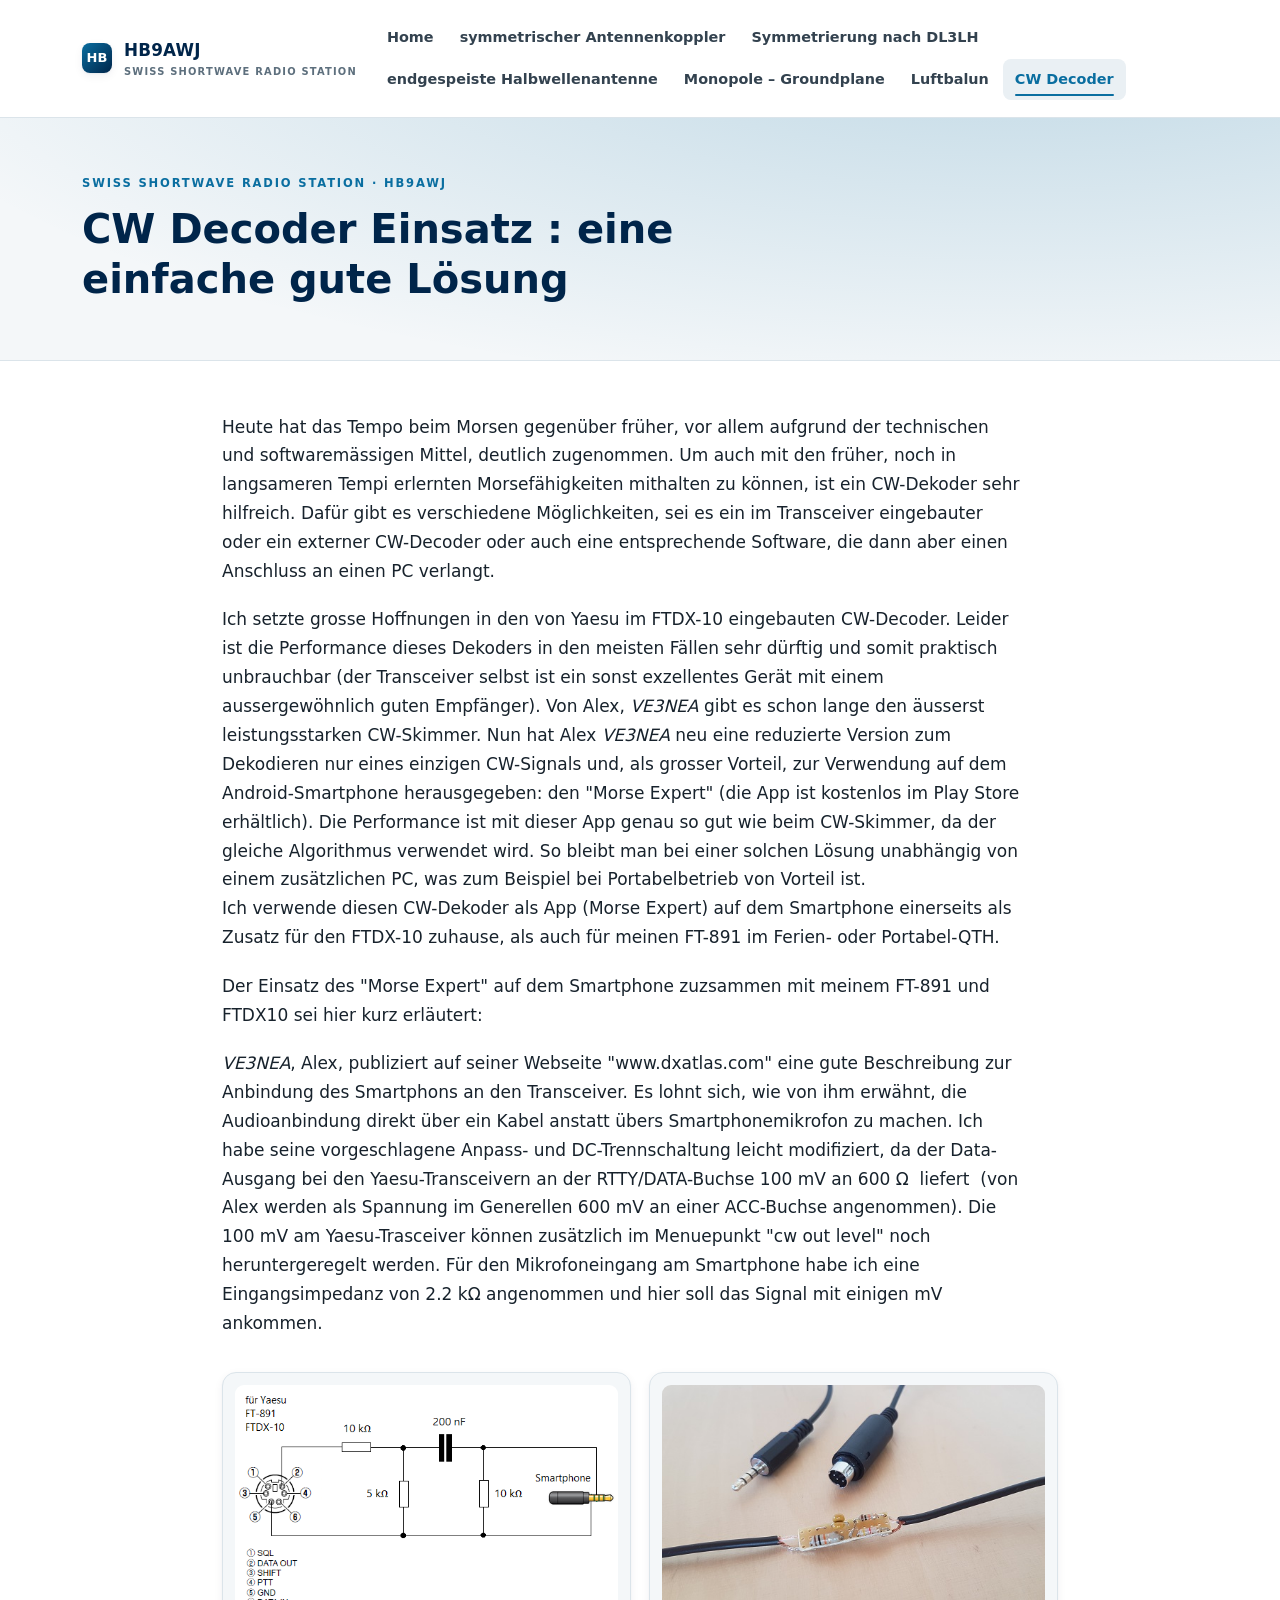
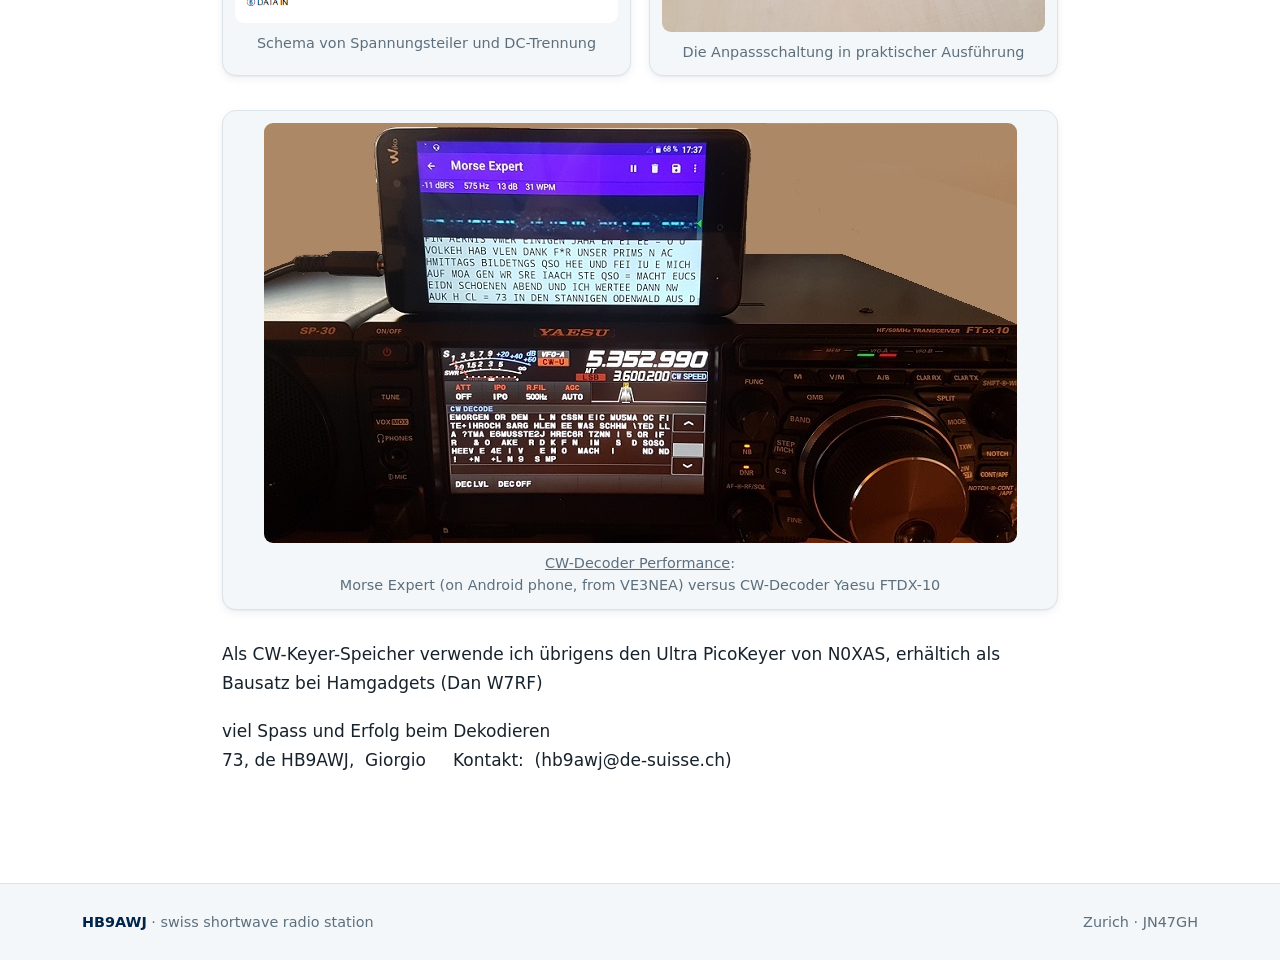
==== cw decoder.html @ 981da0c2 "Modernisierte HB9AWJ-Website (responsive Redesign + Animationen) - Neues gemeinsames style.css (Desi" ====
<!DOCTYPE html>
<html lang="de-ch">
<head>
<meta charset="utf-8" />
<meta name="viewport" content="width=device-width, initial-scale=1" />
<title>CW Decoder</title>
<link rel="icon" type="image/x-icon" href="Pictures/faviconHB.png" />
<link rel="stylesheet" href="style.css" />
</head>

<body>
<header class="site-header">
	<nav class="nav" aria-label="Hauptnavigation">
		<a class="brand" href="index.html">
			<span class="logo">HB</span>
			<span class="call">HB9AWJ<small>swiss shortwave radio station</small></span>
		</a>
		<input type="checkbox" id="navtoggle" class="nav-toggle" hidden />
		<label class="nav-burger" for="navtoggle" aria-label="Menü öffnen"><span></span></label>
		<ul class="nav-links">
			<li><a href="swiss%20shortwave%20radio%20station%20HB9AWJ.html">Home</a></li>
			<li><a href="symmetrischer%20Antennenkoppler.html">symmetrischer Antennenkoppler</a></li>
			<li><a href="Symmetrierung%20nach%20DL3LH.html">Symmetrierung nach DL3LH</a></li>
			<li><a href="endgespeiste%20Halbwellenantenne.html">endgespeiste Halbwellenantenne</a></li>
			<li><a href="Monopole%20Groundplane.html">Monopole &ndash; Groundplane</a></li>
			<li><a href="Luftbalun.html">Luftbalun</a></li>
			<li><a class="active" aria-current="page" href="cw%20decoder.html">CW Decoder</a></li>
		</ul>
	</nav>
</header>

<section class="page-hero">
	<div class="wrap">
		<p class="eyebrow">swiss shortwave radio station &middot; HB9AWJ</p>
		<h1>CW Decoder Einsatz : eine einfache gute Lösung</h1>
	</div>
</section>

<main class="article">
	<p>Heute hat das Tempo beim Morsen gegenüber früher, vor allem aufgrund
	der technischen und softwaremässigen Mittel, deutlich zugenommen. Um
	auch mit den früher, noch in langsameren Tempi erlernten
	Morsefähigkeiten mithalten zu können, ist ein CW-Dekoder sehr
	hilfreich. Dafür gibt es verschiedene Möglichkeiten, sei es ein im
	Transceiver eingebauter oder ein externer CW-Decoder oder auch eine
	entsprechende Software, die dann aber einen Anschluss an einen PC
	verlangt.</p>

	<p>Ich setzte grosse Hoffnungen in den von Yaesu im FTDX-10 eingebauten
	CW-Decoder. Leider ist die Performance dieses Dekoders in den
	meisten Fällen sehr dürftig und somit praktisch unbrauchbar (der
	Transceiver selbst ist ein sonst exzellentes Gerät mit einem
	aussergewöhnlich guten Empfänger). Von
	Alex, <em>VE3NEA</em> gibt es schon lange den äusserst leistungsstarken
	CW-Skimmer. Nun hat Alex <em>VE3NEA</em> neu eine reduzierte Version zum
	Dekodieren nur eines einzigen CW-Signals und, als grosser Vorteil,
	zur Verwendung auf dem Android-Smartphone herausgegeben: den &quot;Morse
	Expert&quot; (die App ist kostenlos im Play Store erhältlich). Die Performance ist mit dieser App genau so gut wie beim
	CW-Skimmer, da der gleiche Algorithmus verwendet wird.
	So bleibt man bei einer solchen Lösung unabhängig von einem zusätzlichen
	PC, was zum Beispiel bei Portabelbetrieb von Vorteil ist.<br />
	Ich verwende diesen CW-Dekoder als App (Morse Expert) auf dem
	Smartphone einerseits als
	Zusatz für den FTDX-10 zuhause, als auch für meinen FT-891 im
	Ferien- oder Portabel-QTH.</p>

	<p>Der Einsatz des &quot;Morse Expert&quot; auf dem Smartphone zuzsammen mit meinem
	FT-891 und FTDX10 sei hier kurz erläutert:</p>

	<p><em>VE3NEA</em>, Alex, publiziert auf seiner Webseite &quot;www.dxatlas.com&quot;&nbsp;eine
	gute Beschreibung zur Anbindung des Smartphons an den Transceiver.
	Es lohnt sich, wie von ihm erwähnt, die Audioanbindung direkt über
	ein Kabel anstatt übers Smartphonemikrofon zu machen. Ich habe seine
	vorgeschlagene Anpass- und DC-Trennschaltung leicht modifiziert, da
	der Data-Ausgang bei den Yaesu-Transceivern an der RTTY/DATA-Buchse
	100 mV an 600 &Omega;&nbsp; liefert&nbsp; (von Alex
	werden als Spannung im Generellen 600 mV an einer ACC-Buchse
	angenommen). Die 100 mV am Yaesu-Trasceiver können zusätzlich im
	Menuepunkt &quot;cw out level&quot; noch heruntergeregelt werden. Für den
	Mikrofoneingang am Smartphone habe ich eine Eingangsimpedanz von 2.2
	k&Omega; angenommen und hier soll das
	Signal mit einigen mV ankommen.</p>

	<div class="gallery">
		<figure>
			<img alt="Anpassschaltung für Yaesu" src="Pictures/Anpassschaltung%20fuer%20Yaesu%20560x348.png" width="560" height="348" />
			<figcaption>Schema von Spannungsteiler und DC-Trennung</figcaption>
		</figure>
		<figure>
			<img alt="Anpassschaltung praktische Ausfuehrung" src="Pictures/Anpassschaltung%20in%20praktischer%20Ausfuehrung%20540x348.jpg" width="540" height="348" />
			<figcaption>Die Anpassschaltung in praktischer Ausführung</figcaption>
		</figure>
	</div>

	<figure>
		<img alt="Decoding Performance" src="Pictures/Decoding%20Performance%20753x420.jpg" width="753" height="420" />
		<figcaption><span class="u">CW-Decoder Performance</span>:<br />
		Morse Expert (on Android phone, from VE3NEA) versus CW-Decoder Yaesu FTDX-10</figcaption>
	</figure>

	<p>Als CW-Keyer-Speicher verwende ich übrigens den
	Ultra PicoKeyer von N0XAS, erhältich als Bausatz bei Hamgadgets (Dan
	W7RF)</p>

	<p>viel Spass und Erfolg beim Dekodieren<br />
	73, de HB9AWJ,&nbsp; Giorgio&nbsp;&nbsp;&nbsp;&nbsp;&nbsp;Kontakt:&nbsp;
	(hb9awj@de-suisse.ch)</p>
</main>

<footer class="site-footer">
	<div class="wrap">
		<span><a class="call" href="index.html">HB9AWJ</a> &middot; swiss shortwave radio station</span>
		<span>Zurich &middot; JN47GH</span>
	</div>
</footer>
</body>
</html>
---- style.css ----
/* =====================================================================
   HB9AWJ · swiss shortwave radio station
   Shared modern stylesheet
   ===================================================================== */

/* ---------- Design tokens ---------- */
:root {
	--brand:        #0a6ea0;   /* primary blue  */
	--brand-strong: #005b87;
	--navy:         #00254a;   /* deep headline navy */
	--accent:       #d6273e;   /* signal red (logo / highlights) */

	--ink:          #17222c;
	--ink-soft:     #33424f;
	--muted:        #5d6f7d;

	--bg:           #ffffff;
	--surface:      #f4f7f9;
	--surface-2:    #eaf0f4;
	--border:       #dbe4ea;

	--hl:           #fff7cc;   /* table highlight (was #FFFF66/#FFFF99) */

	--radius:       14px;
	--radius-sm:    9px;
	--shadow:       0 1px 2px rgba(16,42,67,.06), 0 8px 24px rgba(16,42,67,.08);
	--shadow-sm:    0 1px 2px rgba(16,42,67,.06), 0 3px 10px rgba(16,42,67,.06);

	--measure:      74ch;
	--wrap:         1180px;

	--font: "Inter", system-ui, -apple-system, "Segoe UI", Roboto, Helvetica, Arial, sans-serif;
}

@media (prefers-color-scheme: dark) {
	:root {
		--brand:        #4fb2e0;
		--brand-strong: #7cc7ea;
		--navy:         #cfe4f5;
		--accent:       #ff6b7d;

		--ink:          #e6edf3;
		--ink-soft:     #c3d0da;
		--muted:        #93a3b0;

		--bg:           #0f1720;
		--surface:      #16212c;
		--surface-2:    #1d2b38;
		--border:       #273543;

		--hl:           #4a441f;
		--shadow:       0 1px 2px rgba(0,0,0,.4), 0 10px 28px rgba(0,0,0,.45);
		--shadow-sm:    0 1px 2px rgba(0,0,0,.35), 0 4px 12px rgba(0,0,0,.35);
	}
}

/* ---------- Reset / base ---------- */
*, *::before, *::after { box-sizing: border-box; }

html { scroll-behavior: smooth; -webkit-text-size-adjust: 100%; }

body {
	margin: 0;
	font-family: var(--font);
	font-size: 17px;
	line-height: 1.7;
	color: var(--ink);
	background: var(--bg);
	-webkit-font-smoothing: antialiased;
	text-rendering: optimizeLegibility;
}

img { max-width: 100%; height: auto; display: block; }

a { color: var(--brand); text-decoration: none; }
a:hover { text-decoration: underline; }

h1, h2, h3, h4 { color: var(--navy); line-height: 1.25; font-weight: 700; }

sub, sup { line-height: 0; }

/* ---------- Header / navigation ---------- */
.site-header {
	position: sticky;
	top: 0;
	z-index: 50;
	background: color-mix(in srgb, var(--bg) 86%, transparent);
	backdrop-filter: saturate(160%) blur(10px);
	-webkit-backdrop-filter: saturate(160%) blur(10px);
	border-bottom: 1px solid var(--border);
}

.nav {
	max-width: var(--wrap);
	margin: 0 auto;
	padding: 0 clamp(16px, 4vw, 32px);
	display: flex;
	align-items: center;
	gap: 18px;
	min-height: 64px;
}

.brand {
	display: flex;
	align-items: center;
	gap: 12px;
	font-weight: 800;
	letter-spacing: .2px;
	color: var(--navy);
	white-space: nowrap;
}
.brand:hover { text-decoration: none; }

.brand .logo {
	width: 30px; height: 30px;
	display: grid;
	place-items: center;
	border-radius: 8px;
	background: linear-gradient(135deg, var(--brand), var(--navy));
	color: #fff;
	font-size: 13px;
	font-weight: 800;
	box-shadow: var(--shadow-sm);
}
.brand .call { font-size: 1.05rem; }
.brand .call small {
	display: block;
	font-size: .62rem;
	font-weight: 600;
	letter-spacing: .12em;
	text-transform: uppercase;
	color: var(--muted);
}

.nav-links {
	display: flex;
	flex-wrap: wrap;
	align-items: center;
	gap: 2px;
	margin-left: auto;
	list-style: none;
	padding: 0;
}
.nav-links a {
	display: block;
	padding: 8px 12px;
	border-radius: 8px;
	font-size: .9rem;
	font-weight: 600;
	color: var(--ink-soft);
	transition: background .15s, color .15s;
}
.nav-links a:hover { background: var(--surface-2); color: var(--brand); text-decoration: none; }
.nav-links a.active { color: var(--brand); background: var(--surface-2); }

/* mobile toggle (CSS-only) */
.nav-toggle { display: none; }
.nav-burger {
	display: none;
	margin-left: auto;
	width: 44px; height: 44px;
	border: 1px solid var(--border);
	border-radius: 10px;
	background: var(--surface);
	cursor: pointer;
	align-items: center;
	justify-content: center;
	color: var(--ink);
}
.nav-burger span, .nav-burger span::before, .nav-burger span::after {
	content: "";
	display: block;
	width: 20px; height: 2px;
	background: currentColor;
	position: relative;
	transition: .2s;
}
.nav-burger span::before { position: absolute; top: -6px; }
.nav-burger span::after  { position: absolute; top:  6px; }

@media (max-width: 860px) {
	.nav-burger { display: inline-flex; }
	.nav-links {
		position: fixed;
		inset: 64px 0 auto 0;
		flex-direction: column;
		align-items: stretch;
		gap: 0;
		margin: 0;
		padding: 8px clamp(16px,4vw,32px) 16px;
		background: var(--bg);
		border-bottom: 1px solid var(--border);
		box-shadow: var(--shadow);
		max-height: 0;
		overflow: hidden;
		transition: max-height .25s ease;
	}
	.nav-links a { padding: 12px 10px; font-size: 1rem; border-radius: 10px; }
	.nav-toggle:checked ~ .nav-links { max-height: 80vh; }
}

/* ---------- Page hero / titles ---------- */
.page-hero {
	background:
		radial-gradient(1200px 400px at 80% -50%, color-mix(in srgb, var(--brand) 24%, transparent), transparent),
		var(--surface);
	border-bottom: 1px solid var(--border);
}
.page-hero .wrap { padding-block: clamp(28px, 6vw, 56px); }
.page-hero .eyebrow {
	font-size: .72rem;
	font-weight: 700;
	letter-spacing: .16em;
	text-transform: uppercase;
	color: var(--brand);
	margin: 0 0 10px;
}
.page-hero h1 {
	margin: 0;
	font-size: clamp(1.6rem, 3.4vw, 2.5rem);
	max-width: 22ch;
}
.page-hero .subtitle {
	margin: 14px 0 0;
	font-size: clamp(1rem, 1.6vw, 1.15rem);
	font-style: italic;
	color: var(--muted);
	max-width: 60ch;
}

/* ---------- Layout ---------- */
.wrap {
	max-width: var(--wrap);
	margin: 0 auto;
	padding-inline: clamp(16px, 4vw, 32px);
}

main.article {
	max-width: 900px;
	margin: 0 auto;
	padding: clamp(28px, 5vw, 52px) clamp(16px, 4vw, 32px) 40px;
}

main.article > p,
main.article > .lead,
main.article > ul,
main.article > ol,
main.article > h2,
main.article > h3 { max-width: var(--measure); }

.article p { margin: 0 0 1.15em; }
.article .lead {
	font-size: 1.12rem;
	color: var(--ink-soft);
}

.article h2 {
	font-size: clamp(1.3rem, 2.4vw, 1.7rem);
	margin: 2.4em 0 .7em;
	padding-bottom: .35em;
	border-bottom: 2px solid var(--surface-2);
}
.article h3 {
	font-size: 1.2rem;
	margin: 2em 0 .5em;
}

.section-label {
	display: inline-block;
	font-size: .74rem;
	font-weight: 700;
	letter-spacing: .12em;
	text-transform: uppercase;
	color: var(--brand);
	background: var(--surface-2);
	padding: 5px 12px;
	border-radius: 999px;
	margin-bottom: 4px;
}

.center { text-align: center; }
.divider {
	border: 0;
	height: 1px;
	background: var(--border);
	margin: 3em auto;
	max-width: 340px;
}

/* ---------- Figures & galleries ---------- */
figure {
	margin: 1.8em 0;
	background: var(--surface);
	border: 1px solid var(--border);
	border-radius: var(--radius);
	padding: 12px;
	box-shadow: var(--shadow-sm);
}
figure img {
	border-radius: var(--radius-sm);
	margin: 0 auto;
	background: #fff;
}
figcaption {
	margin-top: 10px;
	font-size: .9rem;
	color: var(--muted);
	text-align: center;
	line-height: 1.5;
}
figcaption strong { color: var(--ink-soft); }

.figure-plain { background: none; border: 0; box-shadow: none; padding: 0; }
.figure-plain img { background: transparent; }

.gallery {
	display: grid;
	grid-template-columns: repeat(auto-fit, minmax(260px, 1fr));
	gap: 18px;
	margin: 2em 0;
	align-items: start;
}
.gallery figure { margin: 0; height: 100%; }

/* image + text side by side */
.media {
	display: grid;
	grid-template-columns: 1fr 1fr;
	gap: clamp(18px, 3vw, 36px);
	align-items: center;
	margin: 2em 0;
}
.media.narrow-img { grid-template-columns: 1fr 1.4fr; }
.media .media-text > :first-child { margin-top: 0; }
.media .media-text > :last-child { margin-bottom: 0; }
@media (max-width: 720px) {
	.media, .media.narrow-img { grid-template-columns: 1fr; }
}

/* ---------- Callout / note ---------- */
.note {
	background: var(--surface);
	border: 1px solid var(--border);
	border-left: 4px solid var(--brand);
	border-radius: var(--radius-sm);
	padding: 18px 22px;
	margin: 1.8em 0;
	box-shadow: var(--shadow-sm);
}
.note.quote { font-style: italic; }
.note > :first-child { margin-top: 0; }
.note > :last-child { margin-bottom: 0; }

.source {
	font-size: .82rem;
	color: var(--muted);
	margin-top: 1.5em;
}

/* ---------- Tables ---------- */
.table-wrap {
	overflow-x: auto;
	margin: 1.8em 0;
	border: 1px solid var(--border);
	border-radius: var(--radius);
	box-shadow: var(--shadow-sm);
	background: var(--bg);
}
table.data {
	border-collapse: collapse;
	width: 100%;
	min-width: 480px;
	font-size: .92rem;
}
table.data caption {
	caption-side: top;
	text-align: left;
	padding: 14px 16px 6px;
	color: var(--muted);
	font-size: .9rem;
}
table.data th, table.data td {
	padding: 10px 14px;
	text-align: center;
	border-bottom: 1px solid var(--border);
	border-right: 1px solid var(--border);
	vertical-align: middle;
}
table.data th:last-child, table.data td:last-child { border-right: 0; }
table.data thead th {
	background: var(--brand);
	color: #fff;
	font-weight: 700;
	border-color: color-mix(in srgb, var(--brand) 70%, #000);
	position: sticky;
	top: 0;
}
table.data thead th small { font-weight: 500; opacity: .9; }
table.data tbody tr:nth-child(even) { background: var(--surface); }
table.data tbody tr:hover { background: var(--surface-2); }
table.data td.hl { background: var(--hl); font-weight: 600; }
table.data td.red, table.data .red { color: var(--accent); font-weight: 600; }
table.data tbody tr:last-child td { border-bottom: 0; }

/* ---------- Home page specifics ---------- */
.home-hero {
	position: relative;
	overflow: hidden;
	border-bottom: 1px solid var(--border);
	background: var(--surface);
}
.home-hero img.banner {
	width: 100%;
	max-height: 460px;
	object-fit: cover;
}
.home-title {
	text-align: center;
	padding: clamp(24px,5vw,44px) 16px 8px;
}
.home-title h1 {
	font-size: clamp(1.8rem, 5vw, 3.4rem);
	letter-spacing: .04em;
	color: var(--brand);
	margin: 0;
	word-spacing: .12em;
}
.home-call {
	text-align: center;
	font-size: clamp(2rem, 6vw, 3.4rem);
	font-weight: 800;
	color: var(--brand);
	letter-spacing: .12em;
	margin: 6px 0 0;
}

.home-layout {
	display: grid;
	grid-template-columns: minmax(0,1fr) 260px;
	gap: clamp(24px, 4vw, 48px);
	align-items: start;
}
@media (max-width: 900px) {
	.home-layout { grid-template-columns: 1fr; }
}

.spec dt {
	font-weight: 700;
	color: var(--brand);
	text-transform: uppercase;
	font-size: .72rem;
	letter-spacing: .1em;
}

.station-facts {
	display: flex;
	flex-wrap: wrap;
	gap: 10px 26px;
	padding: 18px 22px;
	background: var(--surface);
	border: 1px solid var(--border);
	border-radius: var(--radius);
	margin: 0 0 1.6em;
	font-size: .95rem;
}
.station-facts b { color: var(--navy); }

.linkcards {
	display: grid;
	gap: 12px;
	position: sticky;
	top: 84px;
}
.linkcard {
	display: block;
	padding: 14px 16px;
	border-radius: var(--radius-sm);
	background: linear-gradient(135deg, var(--brand), var(--brand-strong));
	color: #fff !important;
	font-weight: 700;
	box-shadow: var(--shadow-sm);
	transition: transform .12s, box-shadow .12s;
	line-height: 1.3;
}
.linkcard span { display: block; font-size: .78rem; font-weight: 500; opacity: .85; }
.linkcard:hover { transform: translateY(-2px); box-shadow: var(--shadow); text-decoration: none; }

.solar {
	display: flex;
	flex-wrap: wrap;
	gap: 18px;
	justify-content: center;
	margin: 2.5em 0 1em;
}
.solar img { border-radius: var(--radius-sm); box-shadow: var(--shadow-sm); }

/* ---------- Footer ---------- */
.site-footer {
	margin-top: 48px;
	border-top: 1px solid var(--border);
	background: var(--surface);
	color: var(--muted);
	font-size: .9rem;
}
.site-footer .wrap {
	padding-block: 26px;
	display: flex;
	flex-wrap: wrap;
	gap: 8px 20px;
	align-items: center;
	justify-content: space-between;
}
.site-footer a { color: var(--brand); }
.site-footer .call { font-weight: 700; color: var(--navy); }

/* ---------- Splash (index) ---------- */
.splash {
	min-height: 100dvh;
	display: grid;
	place-items: center;
	padding: 32px 20px;
	background:
		radial-gradient(900px 500px at 50% -10%, color-mix(in srgb, var(--brand) 22%, transparent), transparent),
		var(--bg);
}
.splash-card { text-align: center; max-width: 640px; }
.splash .logo-mark {
	width: 72px; height: 72px;
	margin: 0 auto 26px;
	border-radius: 16px;
	background: linear-gradient(135deg, var(--brand), var(--navy));
	color: #fff;
	display: grid; place-items: center;
	font-weight: 800; font-size: 1.4rem;
	letter-spacing: .05em;
	box-shadow: var(--shadow);
	position: relative;
}
.splash .logo-mark::after {
	content: "";
	position: absolute;
	inset: -6px;
	border-radius: 20px;
	border: 2px solid var(--accent);
	opacity: .5;
}
.splash h1 {
	font-size: clamp(1.5rem, 4vw, 2.4rem);
	margin: 0 0 6px;
	color: var(--navy);
}
.splash .langs {
	display: flex;
	flex-direction: column;
	gap: 10px;
	margin-top: 30px;
}
.splash .langs a {
	display: block;
	padding: 16px 20px;
	border-radius: var(--radius);
	background: var(--surface);
	border: 1px solid var(--border);
	color: var(--ink);
	font-size: 1.3rem;
	font-weight: 600;
	box-shadow: var(--shadow-sm);
	transition: transform .12s, border-color .12s, color .12s;
}
.splash .langs a:hover {
	transform: translateY(-2px);
	border-color: var(--brand);
	color: var(--brand);
	text-decoration: none;
}
.splash .enter-hint {
	margin-top: 22px;
	font-size: .82rem;
	letter-spacing: .14em;
	text-transform: uppercase;
	color: var(--muted);
}

/* ---------- misc ---------- */
.u { text-decoration: underline; }
.contact-line { color: var(--muted); font-size: .95rem; }

/* =====================================================================
   Animationen  (nur wenn keine Reduktion gewünscht)
   ===================================================================== */
@keyframes fadeUp   { from { opacity: 0; transform: translateY(18px); } to { opacity: 1; transform: none; } }
@keyframes fadeDown { from { opacity: 0; transform: translateY(-12px); } to { opacity: 1; transform: none; } }
@keyframes popIn    { 0% { opacity: 0; transform: scale(.7); } 60% { transform: scale(1.06); } 100% { opacity: 1; transform: scale(1); } }
@keyframes ringPulse{ 0%,100% { transform: scale(1);   opacity: .5; } 50% { transform: scale(1.06); opacity: .15; } }
@keyframes revealIn { from { opacity: 0; transform: translateY(26px); } to { opacity: 1; transform: none; } }

/* animierte Unterstreichung der Desktop-Navigation */
.nav-links a { position: relative; }
.nav-links a::after {
	content: "";
	position: absolute;
	left: 12px; right: 12px; bottom: 4px;
	height: 2px;
	background: var(--brand);
	border-radius: 2px;
	transform: scaleX(0);
	transform-origin: left;
	transition: transform .22s ease;
}
.nav-links a:hover::after,
.nav-links a.active::after { transform: scaleX(1); }

/* Brand-Logo & linkcards feine Interaktion */
.brand .logo { transition: transform .25s ease, box-shadow .25s ease; }
.brand:hover .logo { transform: rotate(-6deg) scale(1.06); }
.linkcard { position: relative; overflow: hidden; }
.linkcard::before {
	content: "";
	position: absolute; inset: 0;
	background: linear-gradient(120deg, transparent 30%, rgba(255,255,255,.28) 50%, transparent 70%);
	transform: translateX(-120%);
	transition: transform .6s ease;
}
.linkcard:hover::before { transform: translateX(120%); }

/* Bild-Zoom in Figuren */
figure { overflow: hidden; }
figure img { transition: transform .4s ease; }
figure:hover img { transform: scale(1.03); }

@media (prefers-reduced-motion: no-preference) {

	/* Einblenden beim Laden */
	.site-header { animation: fadeDown .5s ease both; }

	.page-hero .eyebrow { animation: fadeUp .6s ease .05s both; }
	.page-hero h1       { animation: fadeUp .6s ease .14s both; }
	.page-hero .subtitle{ animation: fadeUp .6s ease .24s both; }

	.home-title h1      { animation: fadeUp .7s ease .05s both; }
	.home-hero img.banner { animation: fadeUp .8s ease .16s both; }
	.home-call          { animation: fadeUp .7s ease .3s both; }

	/* Splash */
	.splash .logo-mark  { animation: popIn .7s cubic-bezier(.2,.8,.2,1) both; }
	.splash .logo-mark::after { animation: ringPulse 3.2s ease-in-out infinite; }
	.splash .langs a    { animation: fadeUp .6s ease both; }
	.splash .langs a:nth-child(1) { animation-delay: .18s; }
	.splash .langs a:nth-child(2) { animation-delay: .3s; }
	.splash .langs a:nth-child(3) { animation-delay: .42s; }

	/* Burger-Icon verwandelt sich in ein X */
	.nav-burger span,
	.nav-burger span::before,
	.nav-burger span::after { transition: transform .25s ease, background .25s ease, top .25s ease; }
	.nav-toggle:checked ~ .nav-burger span { background: transparent; }
	.nav-toggle:checked ~ .nav-burger span::before { top: 0; transform: rotate(45deg); }
	.nav-toggle:checked ~ .nav-burger span::after  { top: 0; transform: rotate(-45deg); }

	/* Scroll-Reveal — nur in Browsern mit View-Timeline (sonst bleibt Inhalt normal sichtbar) */
	@supports (animation-timeline: view()) {
		main.article > p,
		main.article > h2,
		main.article > h3,
		main.article > ul,
		main.article > ol,
		.article figure,
		.article .gallery,
		.article .gallery > figure,
		.article .media,
		.article .note,
		.article .table-wrap,
		.home-layout,
		.solar {
			animation: revealIn linear both;
			animation-timeline: view();
			animation-range: entry 2% cover 18%;
		}
		/* Galerie-Kacheln einzeln (natürlicher Versatz) */
		.article .gallery > figure { animation-range: entry 0% entry 60%; }
	}
}

/* kein Zoom-Overflow-Konflikt: Figuren mit Bildunterschrift behalten Radius */
figure img { will-change: transform; }
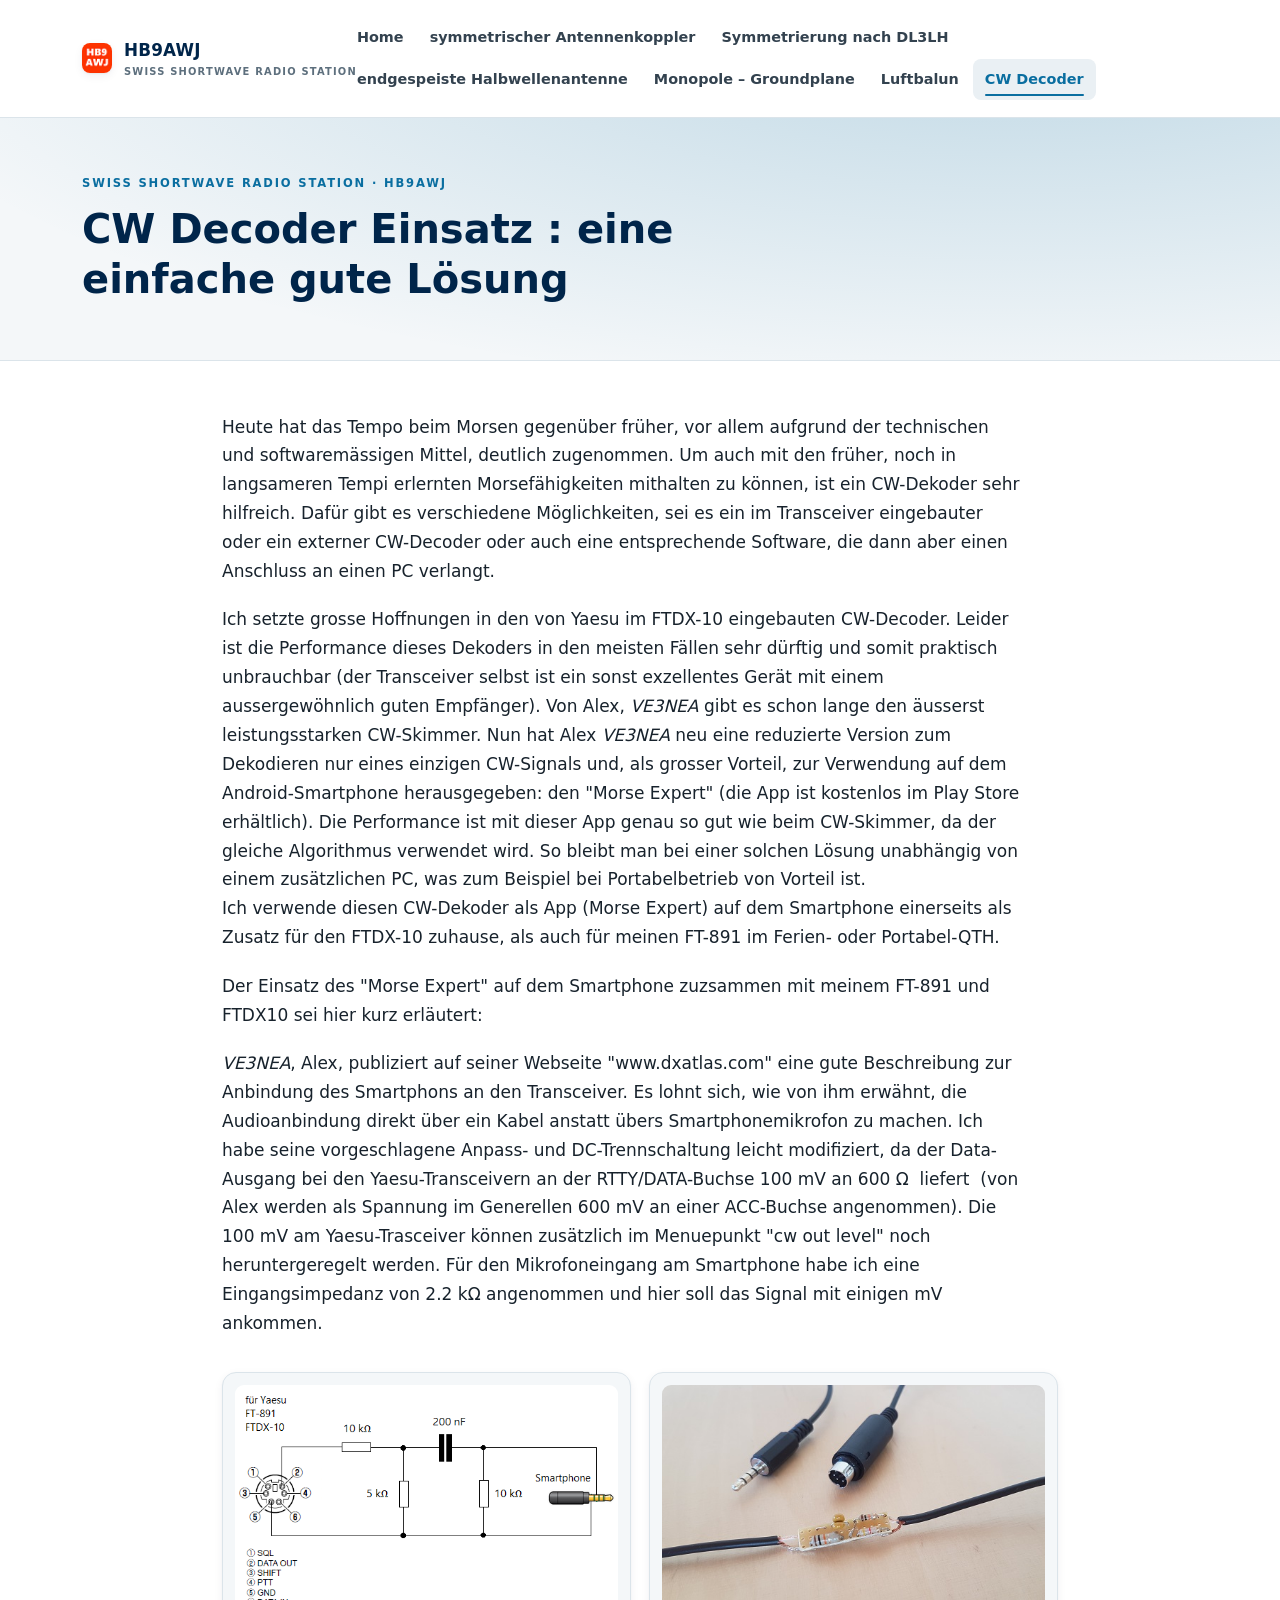
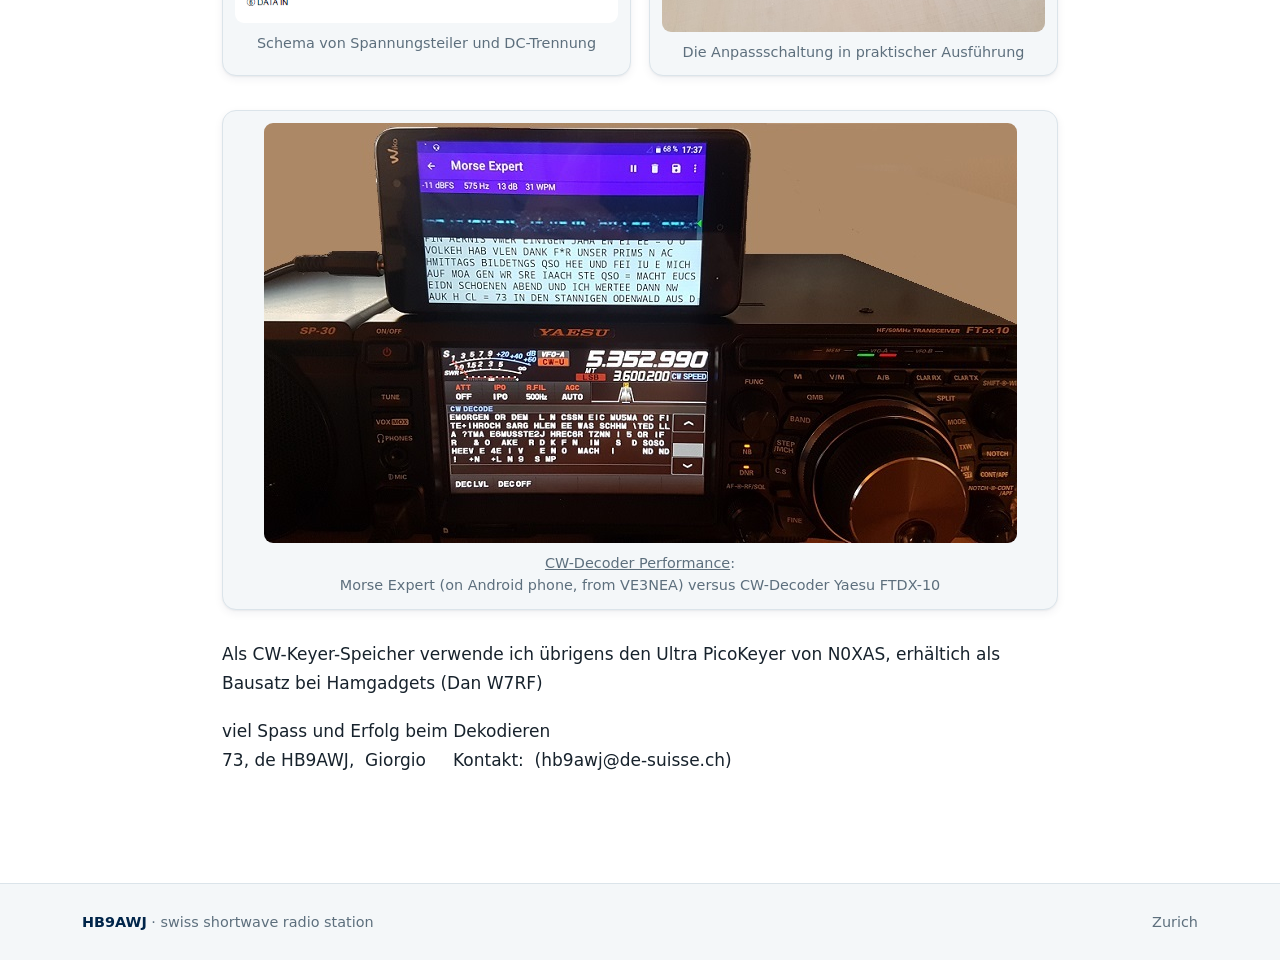
==== commit 97ee8e67: "style changes" ====
--- a/cw decoder.html
+++ b/cw decoder.html
@@ -12,7 +12,7 @@
 <header class="site-header">
 	<nav class="nav" aria-label="Hauptnavigation">
 		<a class="brand" href="index.html">
-			<span class="logo">HB</span>
+			<img class="logo" src="Pictures/faviconHB.png" width="30" height="30" alt="HB9AWJ Logo" />
 			<span class="call">HB9AWJ<small>swiss shortwave radio station</small></span>
 		</a>
 		<input type="checkbox" id="navtoggle" class="nav-toggle" hidden />
@@ -110,7 +110,7 @@
 <footer class="site-footer">
 	<div class="wrap">
 		<span><a class="call" href="index.html">HB9AWJ</a> &middot; swiss shortwave radio station</span>
-		<span>Zurich &middot; JN47GH</span>
+		<span>Zurich</span>
 	</div>
 </footer>
 </body>
--- a/style.css
+++ b/style.css
@@ -113,13 +113,10 @@
 
 .brand .logo {
 	width: 30px; height: 30px;
-	display: grid;
-	place-items: center;
+	display: block;
+	flex: none;
 	border-radius: 8px;
-	background: linear-gradient(135deg, var(--brand), var(--navy));
-	color: #fff;
-	font-size: 13px;
-	font-weight: 800;
+	object-fit: contain;
 	box-shadow: var(--shadow-sm);
 }
 .brand .call { font-size: 1.05rem; }
@@ -263,6 +260,24 @@
 .article h3 {
 	font-size: 1.2rem;
 	margin: 2em 0 .5em;
+}
+
+/* Titel der beiden Hauptteile (1. / 2.) — deutlich grösser als die Zwischentitel */
+.article h2.part-title {
+	max-width: none;
+	font-size: clamp(1.6rem, 3.2vw, 2.15rem);
+	text-align: center;
+	margin: 1.6em 0 1em;
+	padding-bottom: .5em;
+	border-bottom: 3px solid var(--accent);
+}
+.article h2.part-title .sub {
+	display: block;
+	margin-top: .5em;
+	font-size: .52em;
+	font-weight: 600;
+	line-height: 1.45;
+	color: var(--muted);
 }
 
 .section-label {
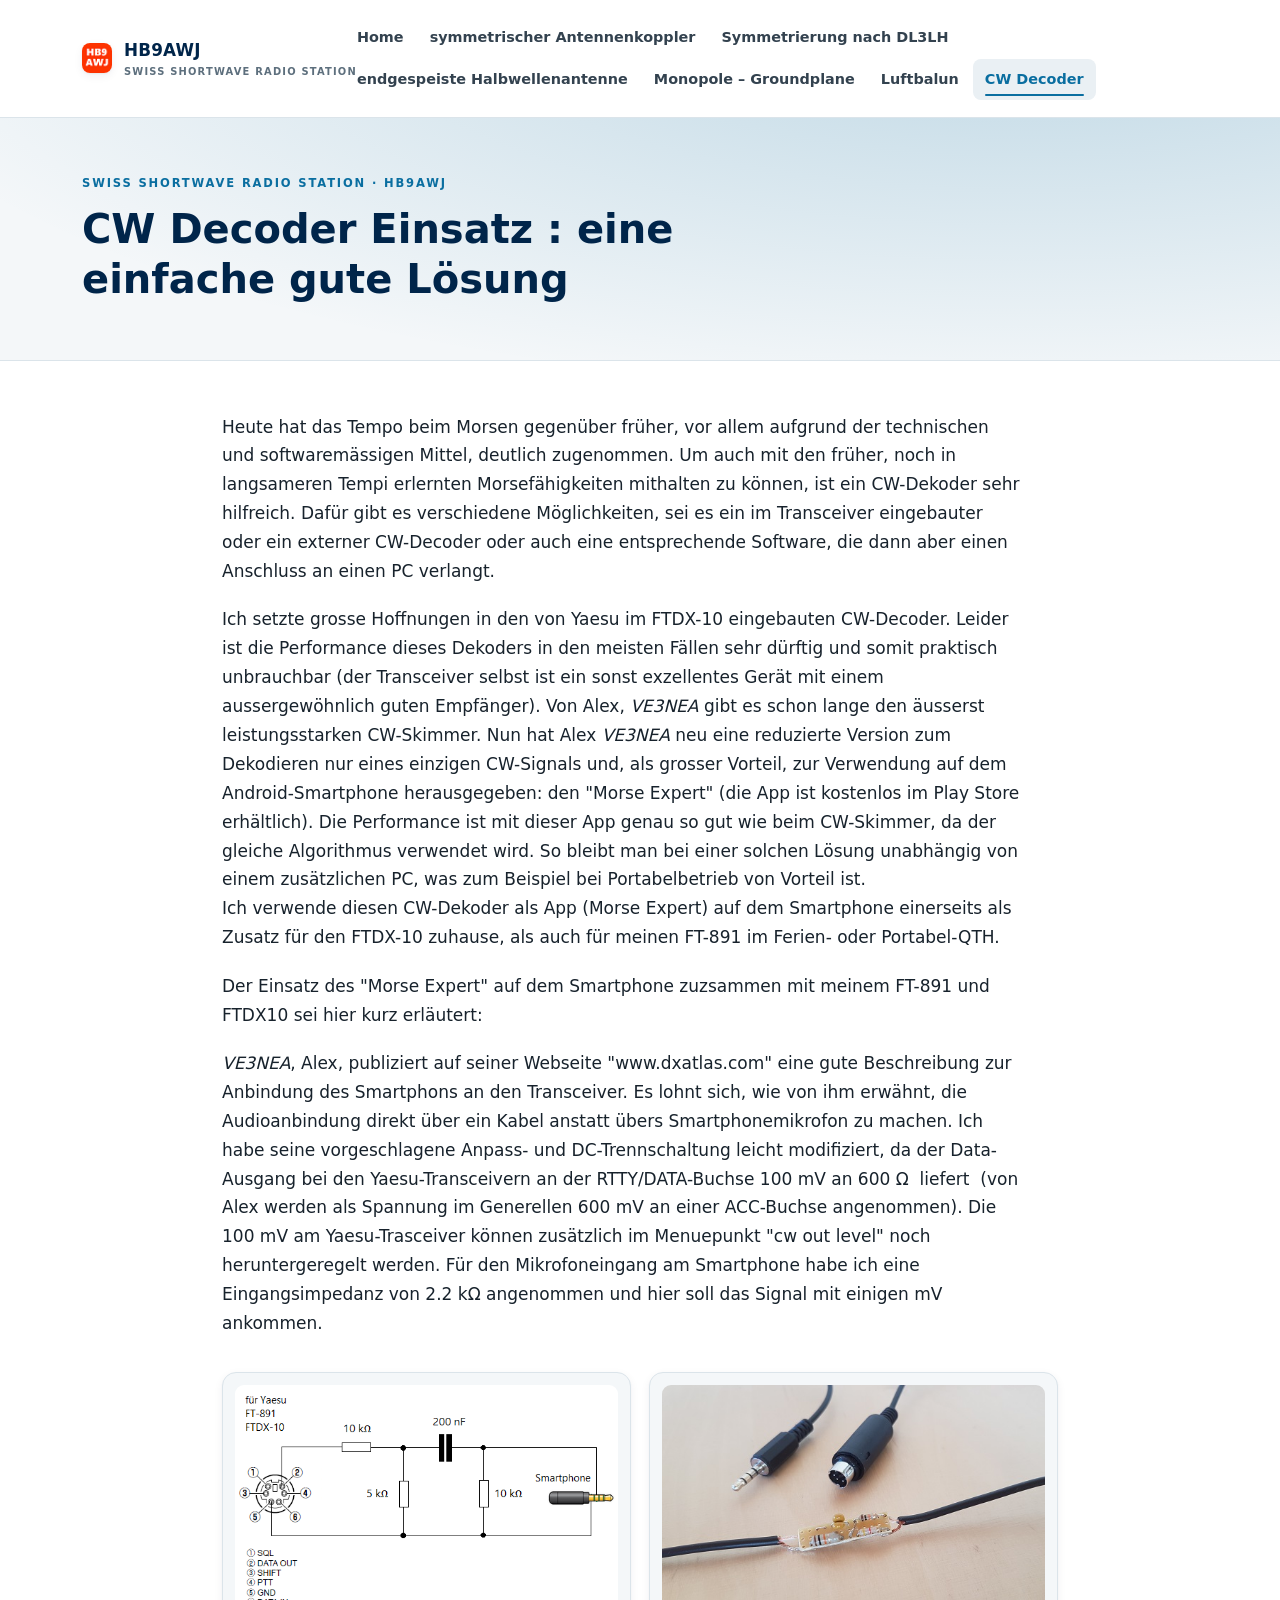
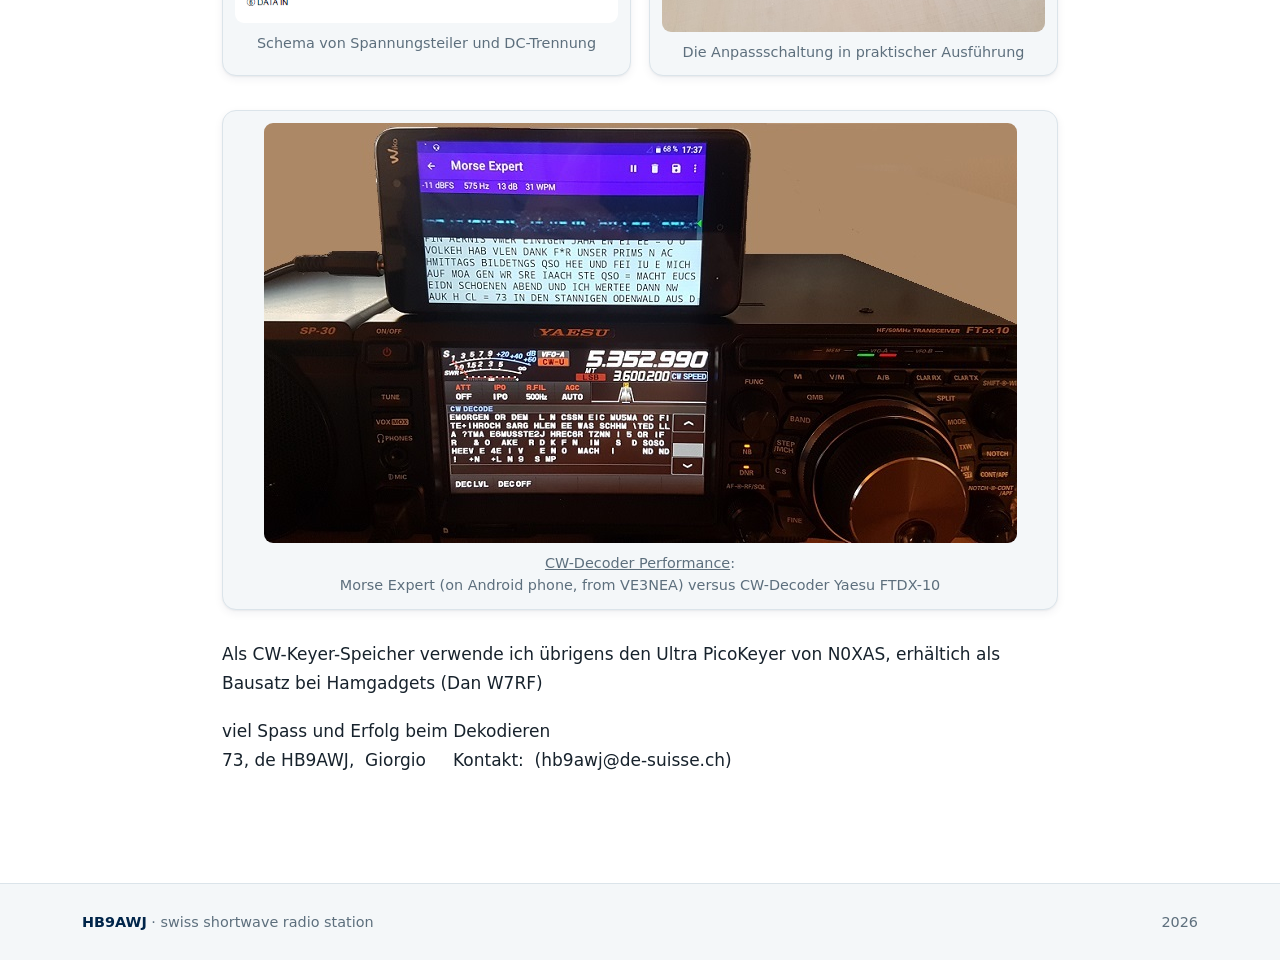
==== commit 4271e2e5: "erste Anpassungen" ====
--- a/cw decoder.html
+++ b/cw decoder.html
@@ -110,7 +110,7 @@
 <footer class="site-footer">
 	<div class="wrap">
 		<span><a class="call" href="index.html">HB9AWJ</a> &middot; swiss shortwave radio station</span>
-		<span>Zurich</span>
+		<span>2026</span>
 	</div>
 </footer>
 </body>
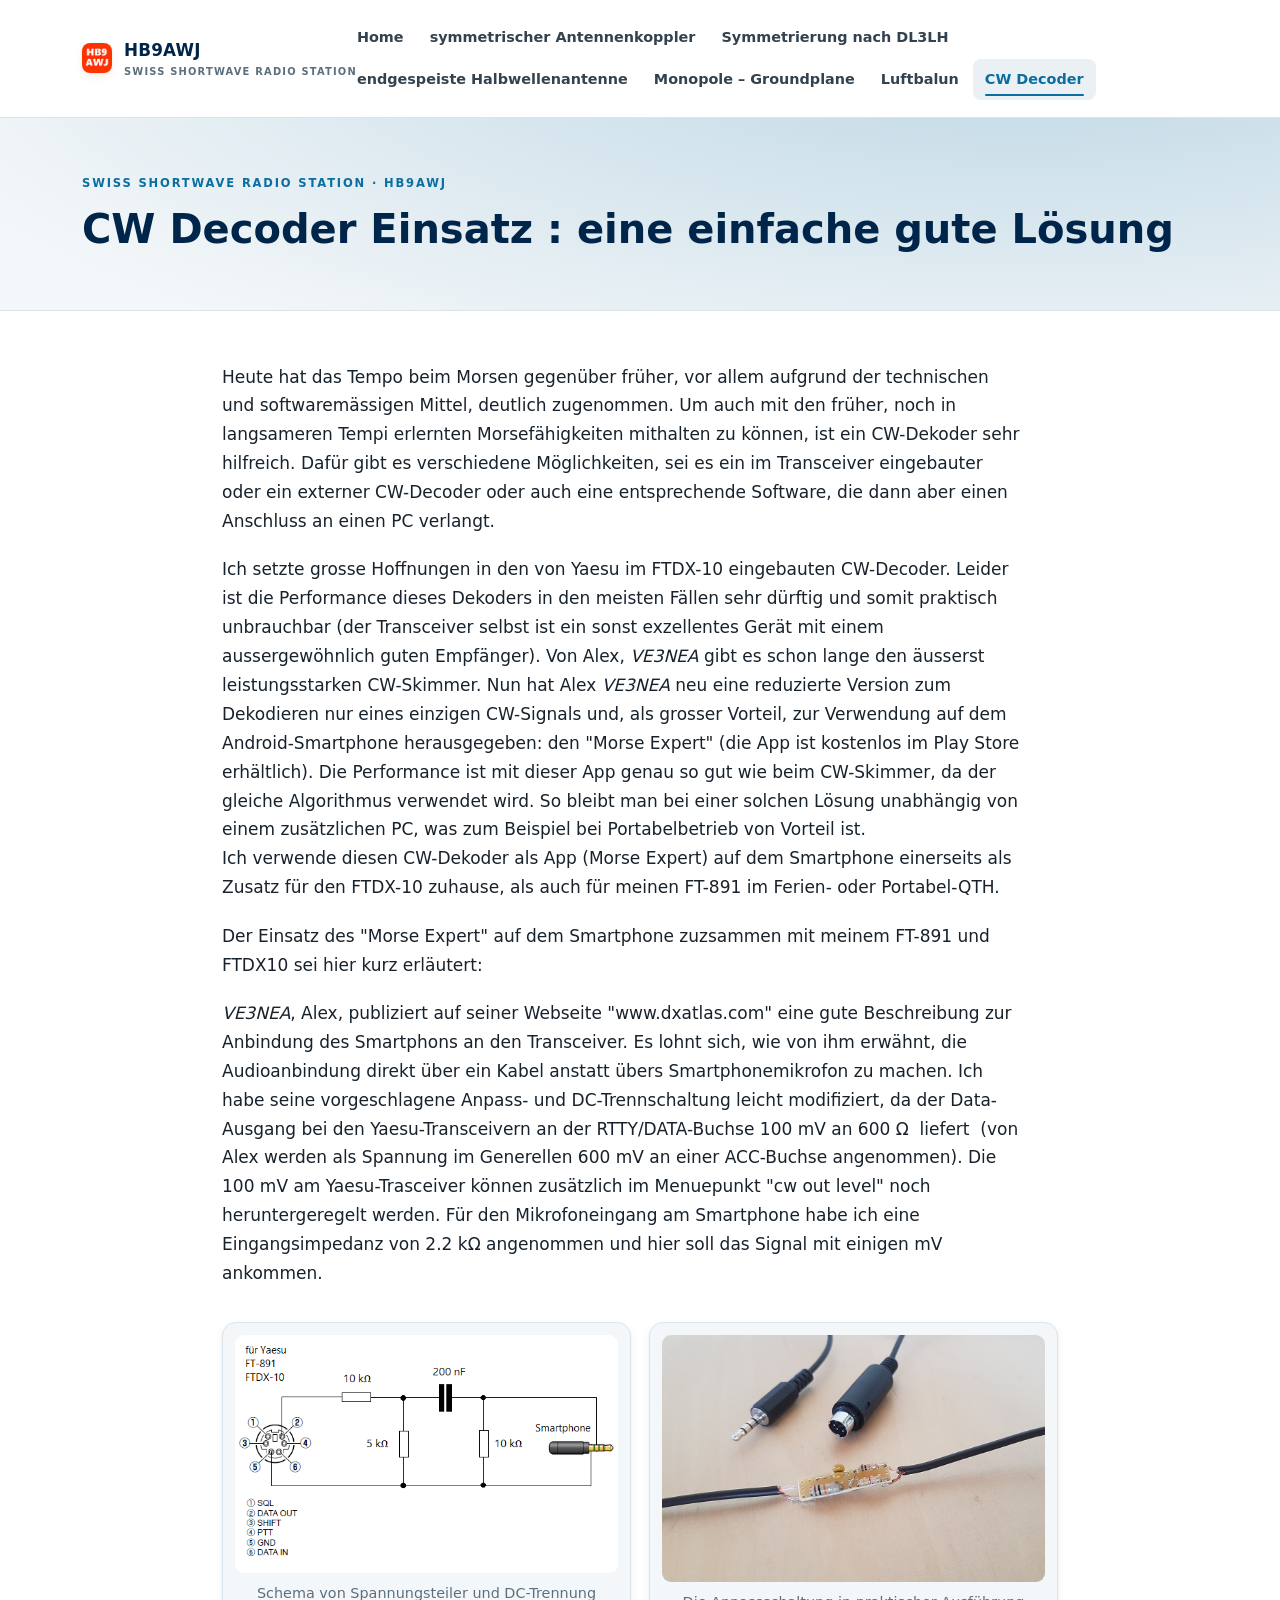
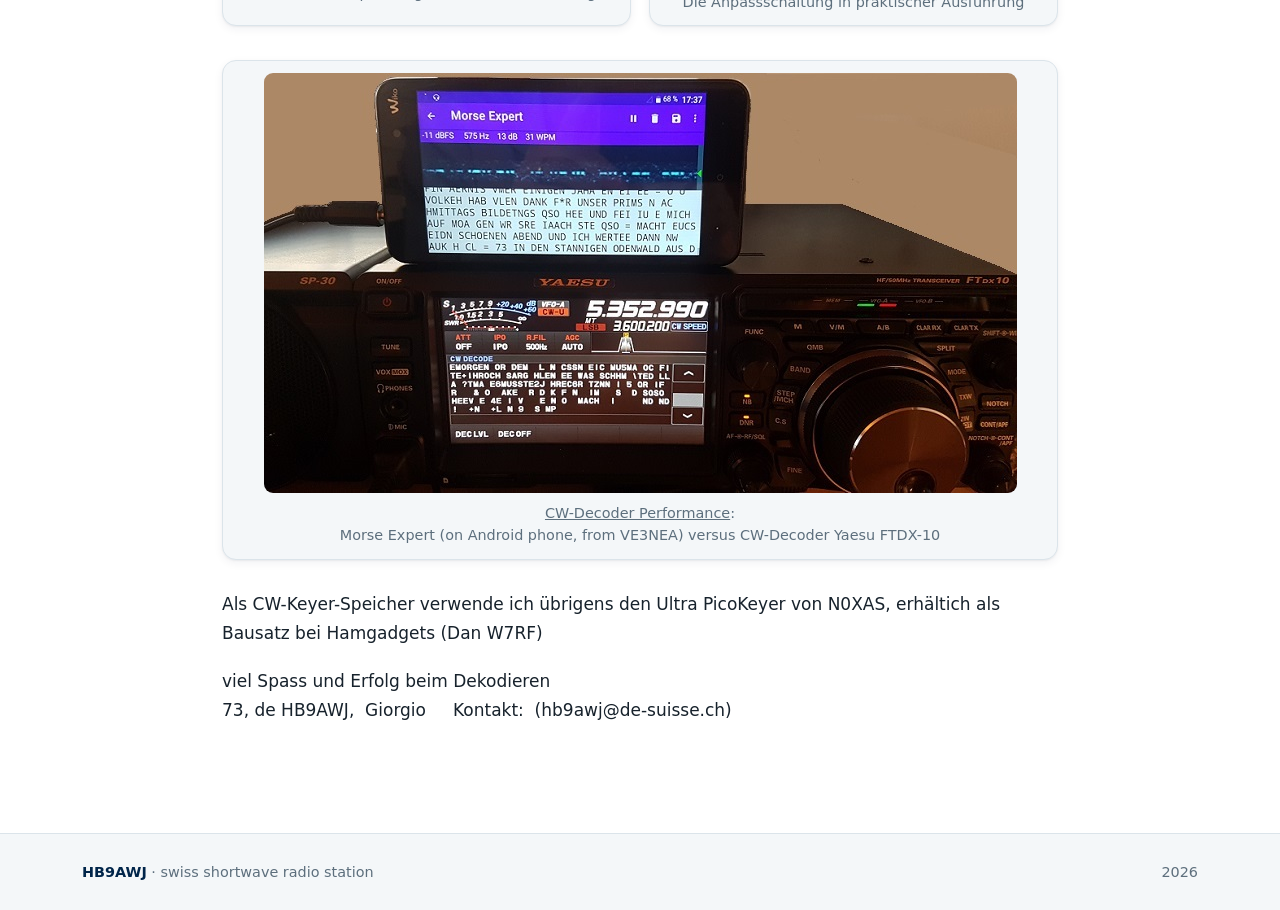
==== commit c0ddcffe: "nach Indexänderung" ====
--- a/cw decoder.html
+++ b/cw decoder.html
@@ -18,7 +18,7 @@
 		<input type="checkbox" id="navtoggle" class="nav-toggle" hidden />
 		<label class="nav-burger" for="navtoggle" aria-label="Menü öffnen"><span></span></label>
 		<ul class="nav-links">
-			<li><a href="swiss%20shortwave%20radio%20station%20HB9AWJ.html">Home</a></li>
+			<li><a href="index.html">Home</a></li>
 			<li><a href="symmetrischer%20Antennenkoppler.html">symmetrischer Antennenkoppler</a></li>
 			<li><a href="Symmetrierung%20nach%20DL3LH.html">Symmetrierung nach DL3LH</a></li>
 			<li><a href="endgespeiste%20Halbwellenantenne.html">endgespeiste Halbwellenantenne</a></li>
@@ -32,7 +32,7 @@
 <section class="page-hero">
 	<div class="wrap">
 		<p class="eyebrow">swiss shortwave radio station &middot; HB9AWJ</p>
-		<h1>CW Decoder Einsatz : eine einfache gute Lösung</h1>
+		<h1 style="display: inline;">CW Decoder Einsatz : eine einfache gute Lösung</h1>
 	</div>
 </section>
 
--- a/style.css
+++ b/style.css
@@ -296,7 +296,7 @@
 .center { text-align: center; }
 .divider {
 	border: 0;
-	height: 1px;
+	height: 3px;
 	background: var(--border);
 	margin: 3em auto;
 	max-width: 340px;
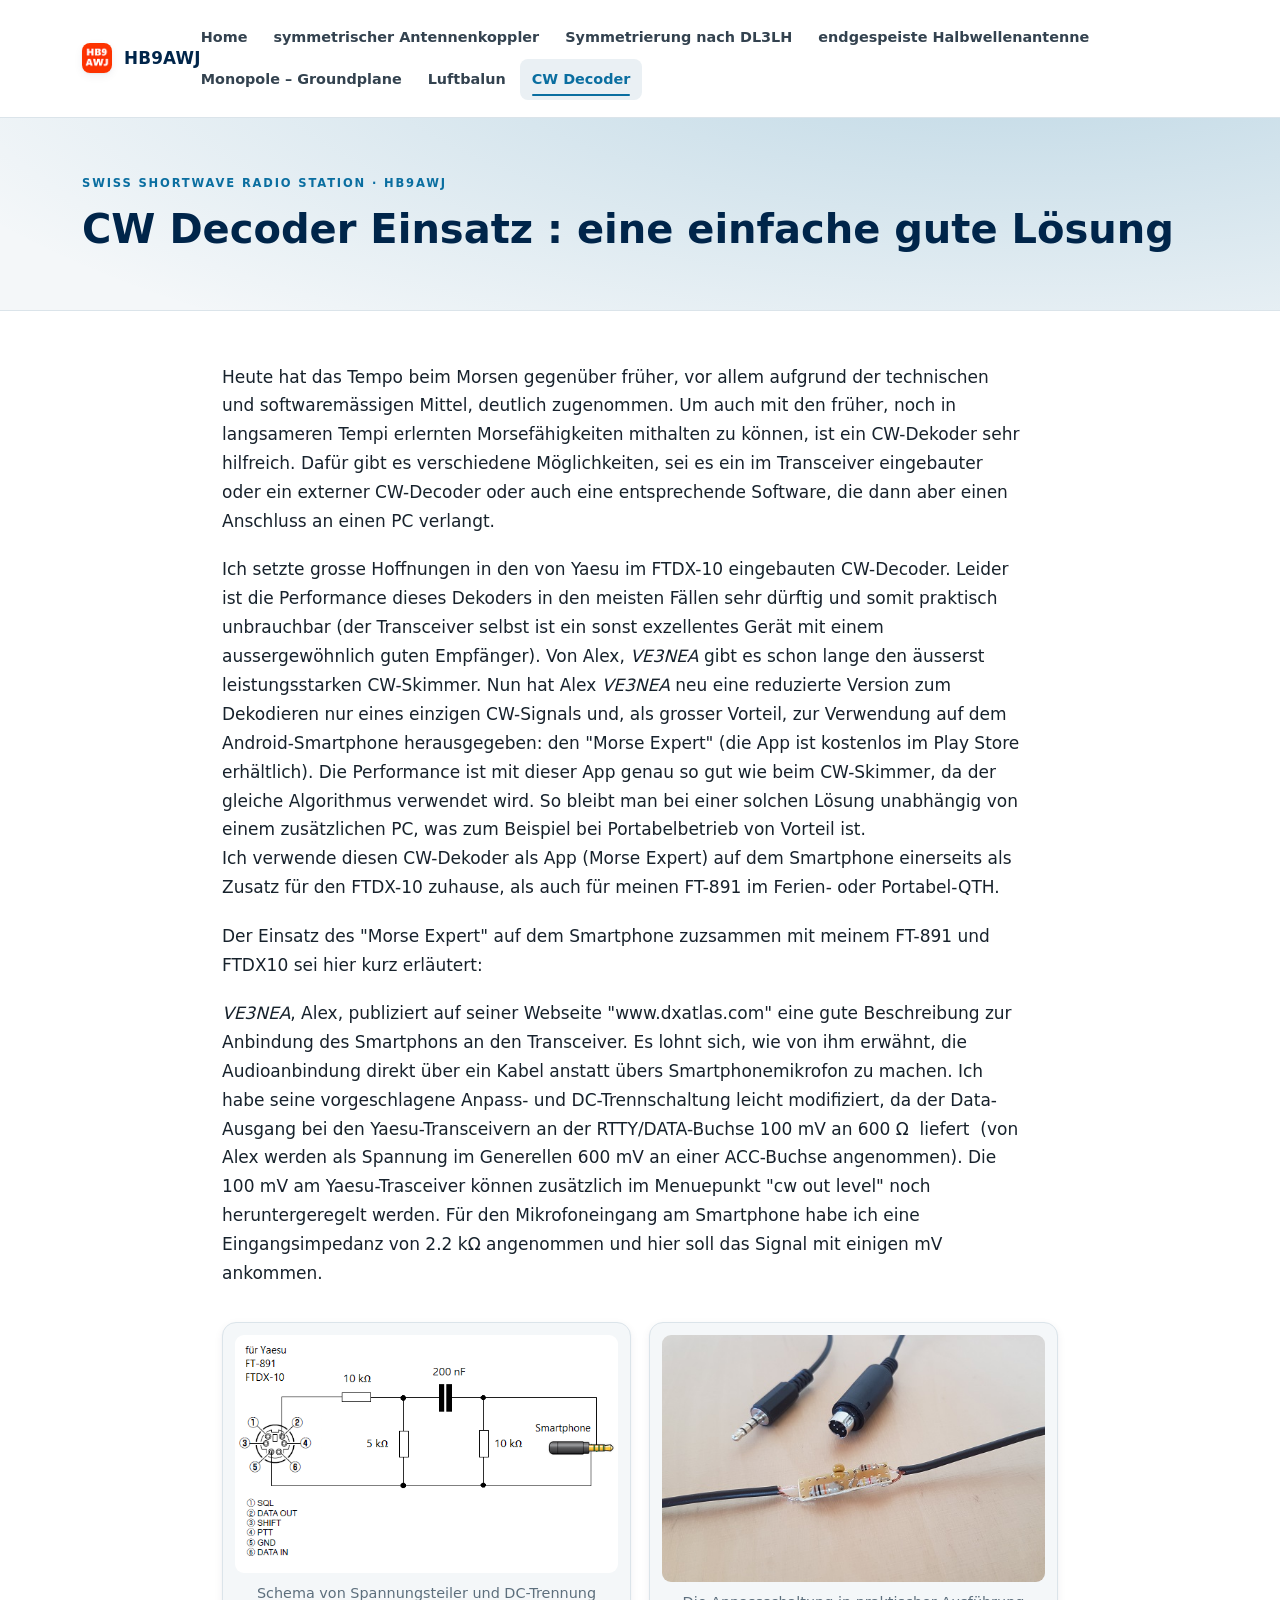
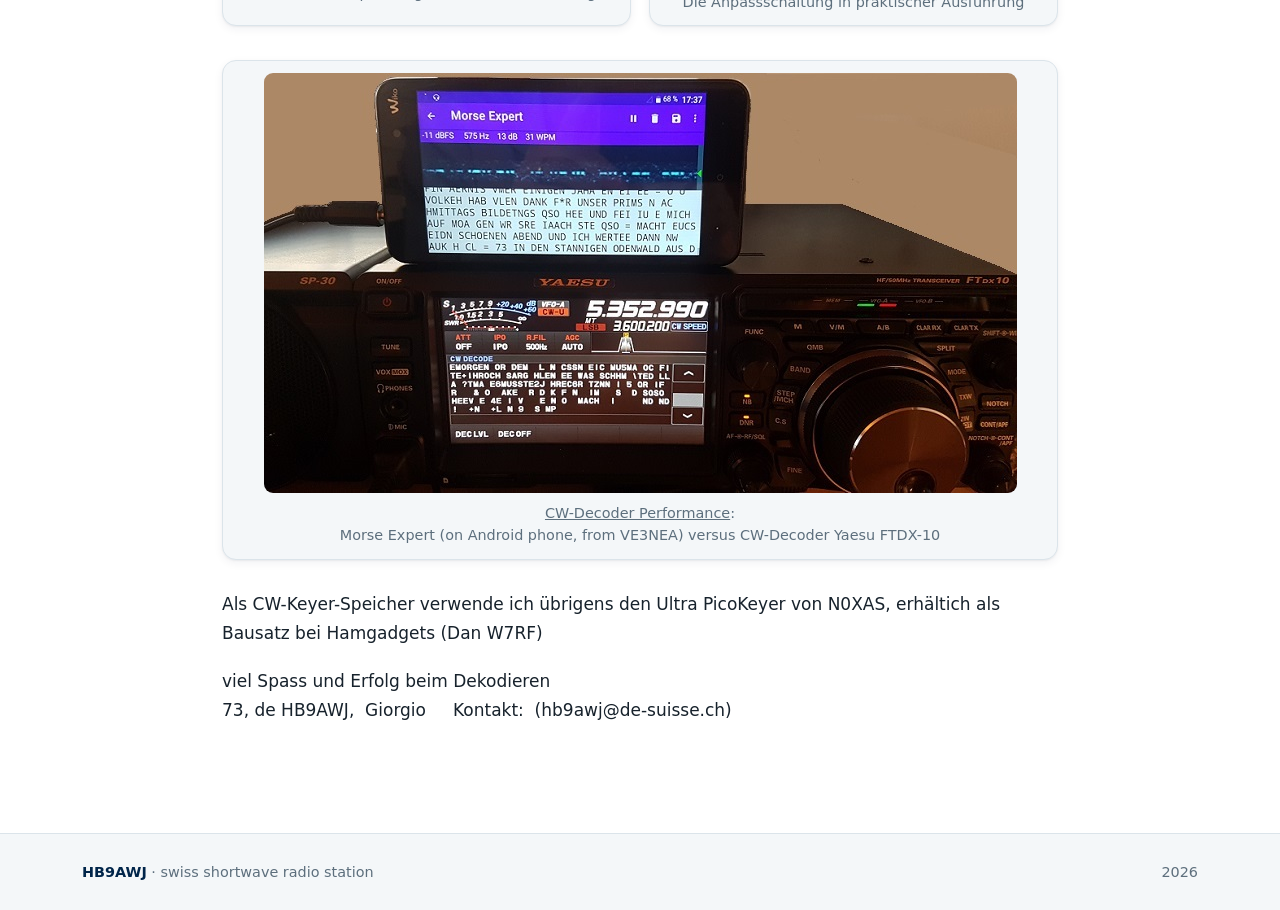
==== commit 0820f6ef: "finessen" ====
--- a/cw decoder.html
+++ b/cw decoder.html
@@ -13,7 +13,7 @@
 	<nav class="nav" aria-label="Hauptnavigation">
 		<a class="brand" href="index.html">
 			<img class="logo" src="Pictures/faviconHB.png" width="30" height="30" alt="HB9AWJ Logo" />
-			<span class="call">HB9AWJ<small>swiss shortwave radio station</small></span>
+			<span class="call">HB9AWJ</span>
 		</a>
 		<input type="checkbox" id="navtoggle" class="nav-toggle" hidden />
 		<label class="nav-burger" for="navtoggle" aria-label="Menü öffnen"><span></span></label>
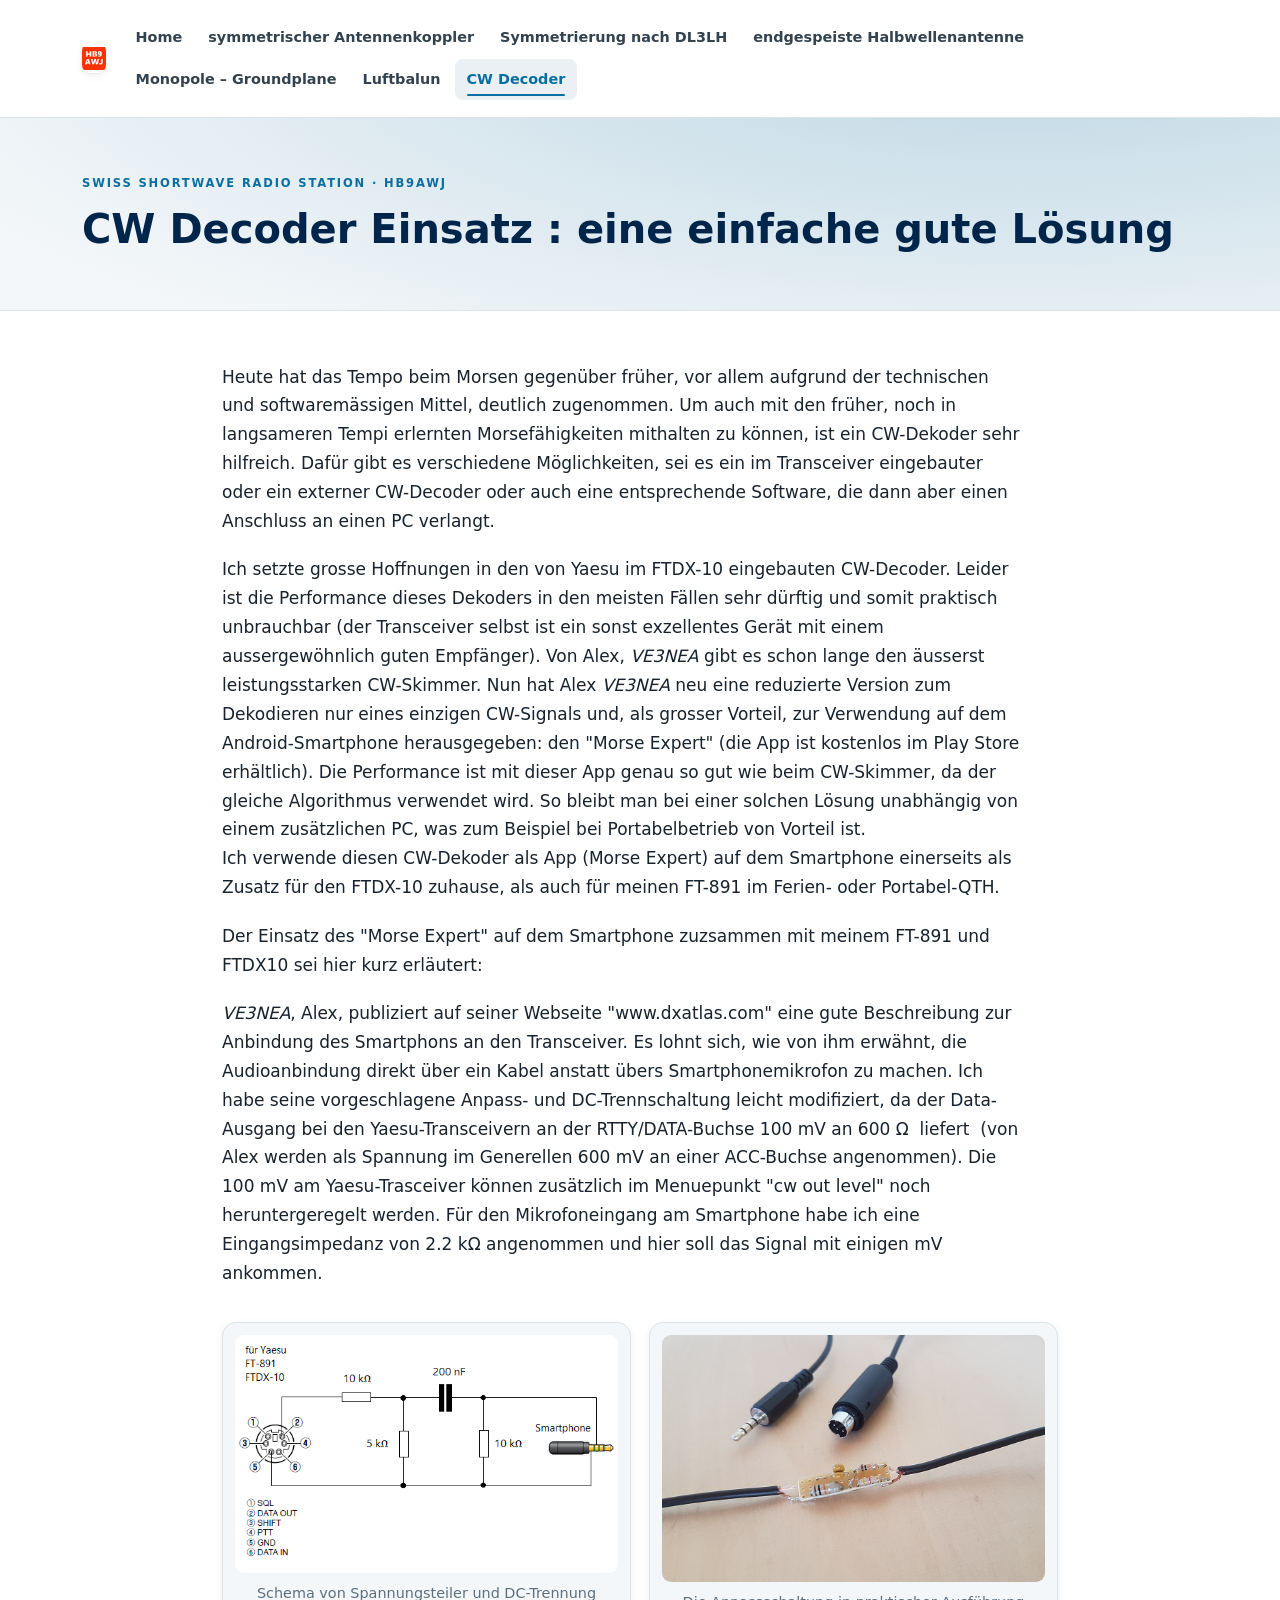
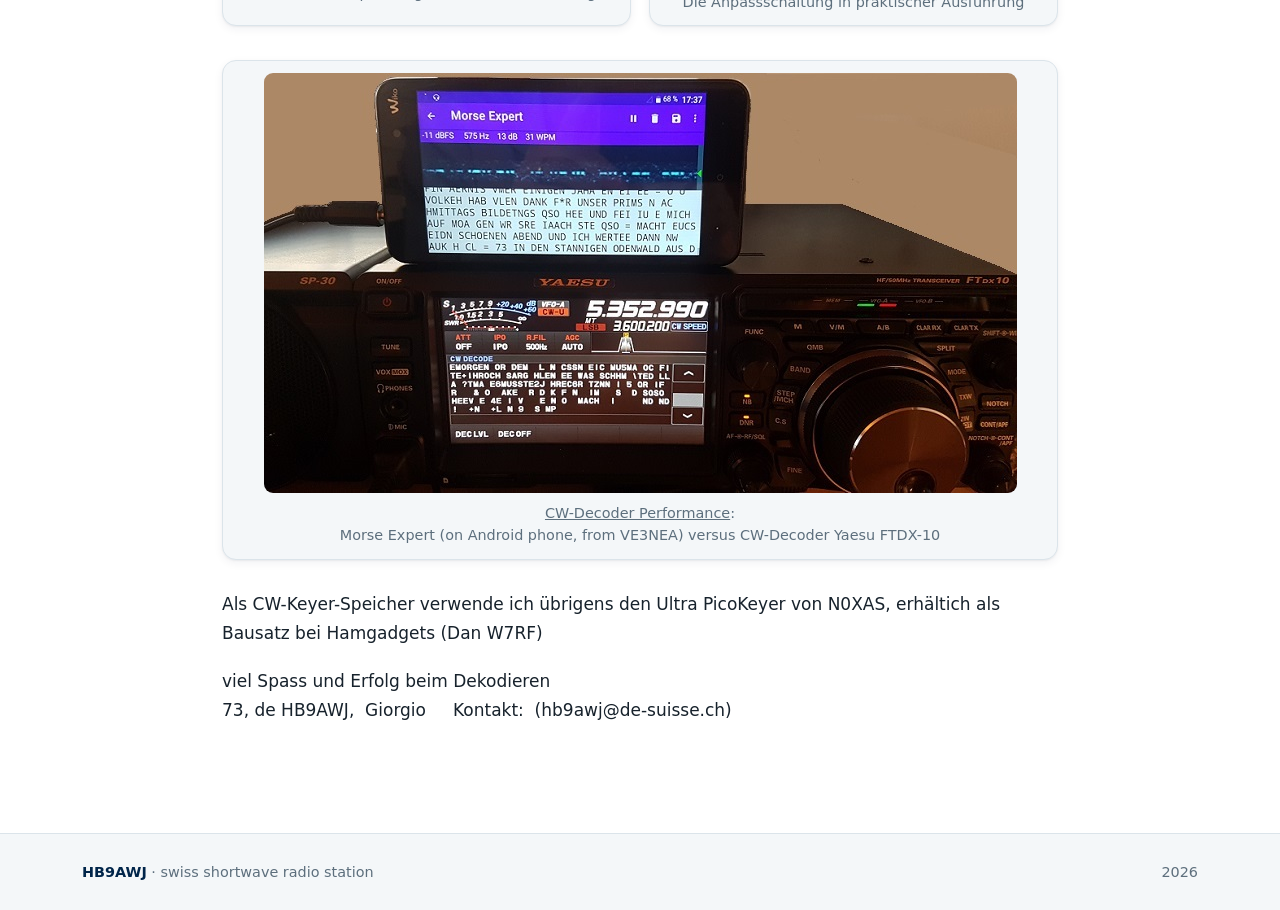
==== commit 98183eed: "header verschönert" ====
--- a/cw decoder.html
+++ b/cw decoder.html
@@ -13,7 +13,6 @@
 	<nav class="nav" aria-label="Hauptnavigation">
 		<a class="brand" href="index.html">
 			<img class="logo" src="Pictures/faviconHB.png" width="30" height="30" alt="HB9AWJ Logo" />
-			<span class="call">HB9AWJ</span>
 		</a>
 		<input type="checkbox" id="navtoggle" class="nav-toggle" hidden />
 		<label class="nav-burger" for="navtoggle" aria-label="Menü öffnen"><span></span></label>
